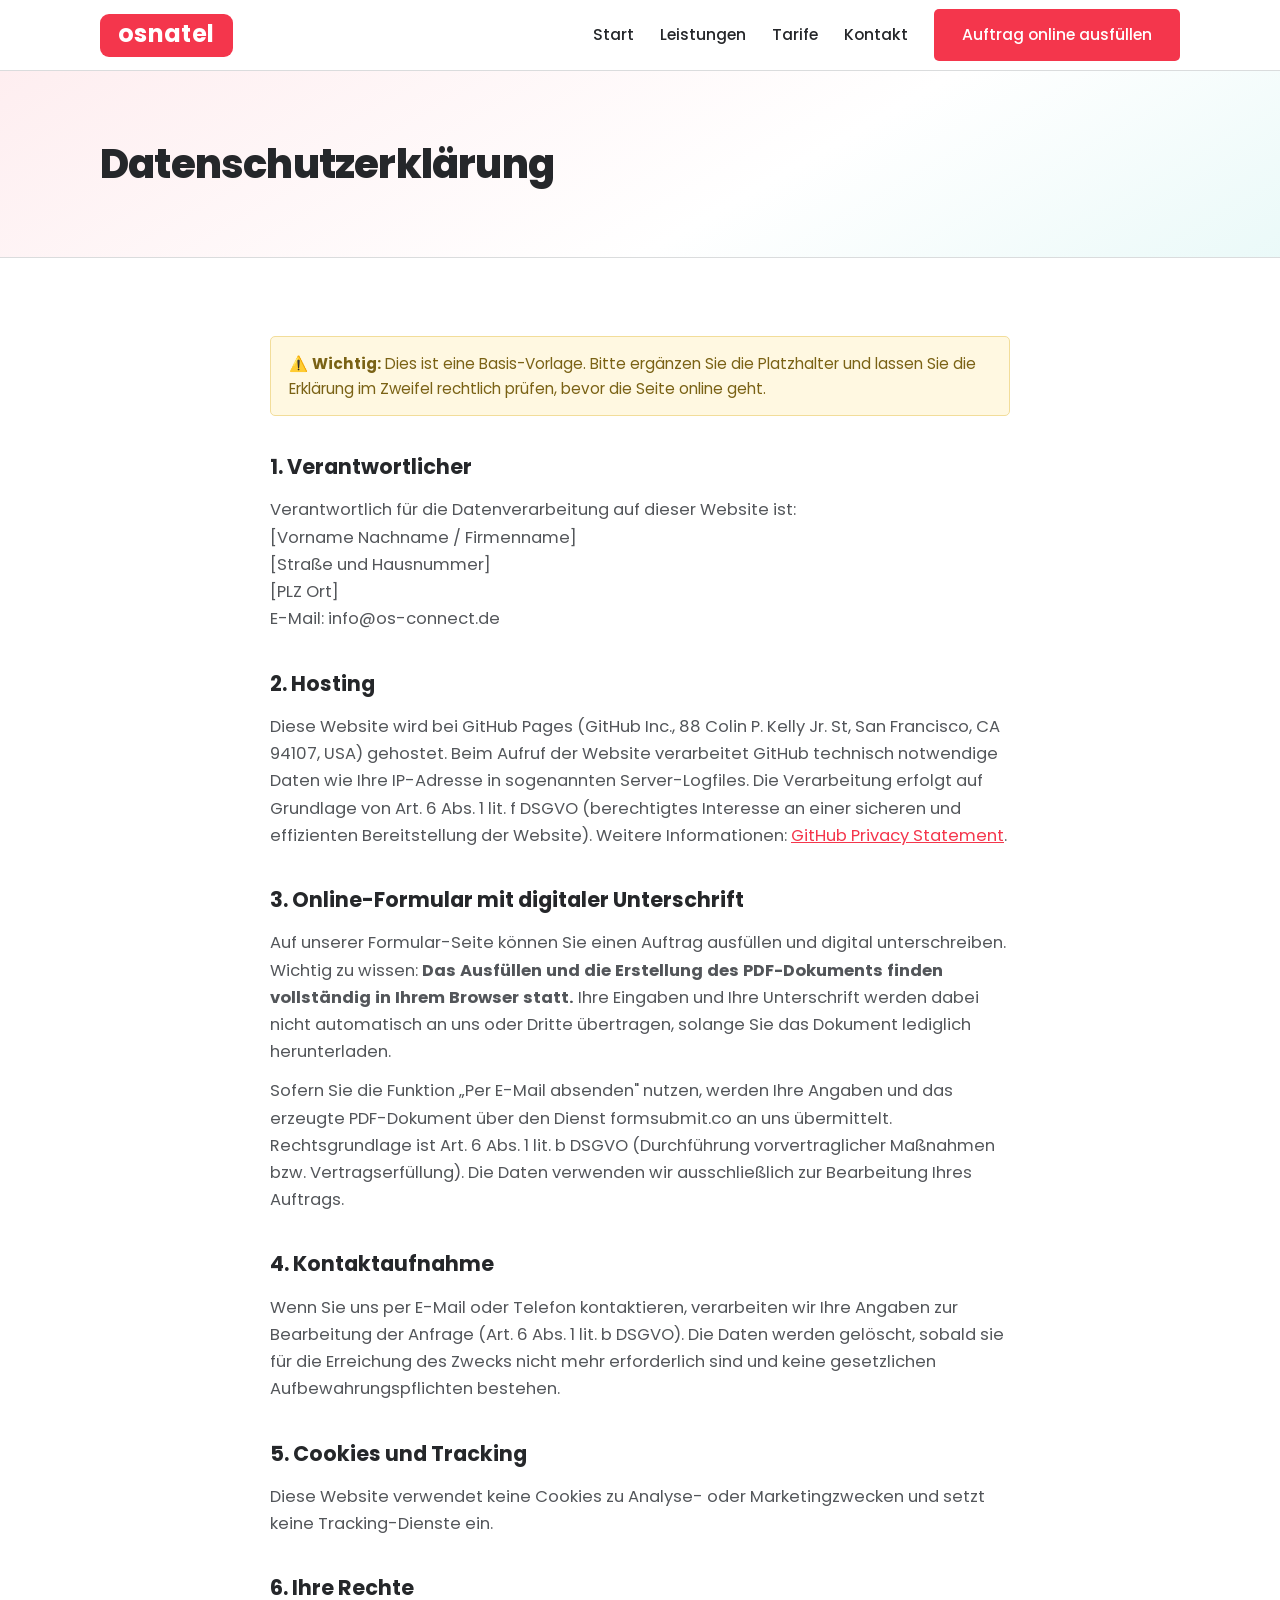
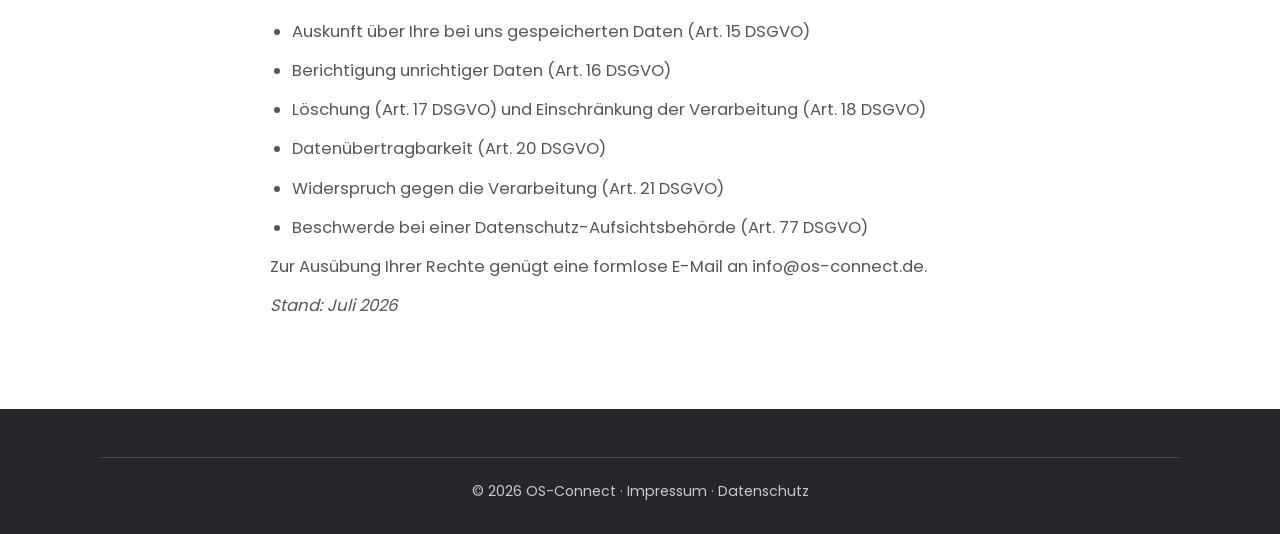
==== datenschutz.html @ c7371b4c "Website os-connect.de: Landingpage, Tarife, Osnatel-Auftragsformular mit digitaler Unterschrift Co-A" ====
<!DOCTYPE html>
<html lang="de">
<head>
  <meta charset="UTF-8">
  <meta name="viewport" content="width=device-width, initial-scale=1.0">
  <title>Datenschutzerklärung – OS-Connect</title>
  <meta name="description" content="Datenschutzerklärung von OS-Connect – os-connect.de">
  <meta name="robots" content="noindex, follow">
  <link rel="canonical" href="https://www.os-connect.de/datenschutz.html">
  <link rel="icon" href="assets/favicon.svg" type="image/svg+xml">
  <link rel="stylesheet" href="css/style.css">
</head>
<body>

<header class="site-header">
  <div class="container nav">
    <a class="brand" href="index.html" aria-label="Startseite – Partner von osnatel">
      <span class="osnatel-badge"><span class="wm">osnatel</span></span>
    </a>
    <button class="nav-toggle" aria-label="Menü öffnen" aria-expanded="false">
      <span></span><span></span><span></span>
    </button>
    <ul class="nav-links">
      <li><a href="index.html">Start</a></li>
      <li><a href="leistungen.html">Leistungen</a></li>
      <li><a href="index.html#tarife">Tarife</a></li>
      <li><a href="index.html#kontakt">Kontakt</a></li>
      <li><a class="btn" href="formular.html">Auftrag online ausfüllen</a></li>
    </ul>
  </div>
</header>

<main>
  <section class="page-hero">
    <div class="container"><h1>Datenschutzerklärung</h1></div>
  </section>

  <section>
    <div class="container legal">
      <div class="placeholder-note">
        ⚠️ <strong>Wichtig:</strong> Dies ist eine Basis-Vorlage. Bitte ergänzen Sie die Platzhalter
        und lassen Sie die Erklärung im Zweifel rechtlich prüfen, bevor die Seite online geht.
      </div>

      <h2>1. Verantwortlicher</h2>
      <p>
        Verantwortlich für die Datenverarbeitung auf dieser Website ist:<br>
        [Vorname Nachname / Firmenname]<br>
        [Straße und Hausnummer]<br>
        [PLZ Ort]<br>
        E-Mail: info@os-connect.de
      </p>

      <h2>2. Hosting</h2>
      <p>
        Diese Website wird bei GitHub Pages (GitHub Inc., 88 Colin P. Kelly Jr. St, San Francisco, CA 94107, USA)
        gehostet. Beim Aufruf der Website verarbeitet GitHub technisch notwendige Daten wie Ihre IP-Adresse
        in sogenannten Server-Logfiles. Die Verarbeitung erfolgt auf Grundlage von Art. 6 Abs. 1 lit. f DSGVO
        (berechtigtes Interesse an einer sicheren und effizienten Bereitstellung der Website).
        Weitere Informationen: <a href="https://docs.github.com/de/site-policy/privacy-policies/github-general-privacy-statement" target="_blank" rel="noopener">GitHub Privacy Statement</a>.
      </p>

      <h2>3. Online-Formular mit digitaler Unterschrift</h2>
      <p>
        Auf unserer Formular-Seite können Sie einen Auftrag ausfüllen und digital unterschreiben.
        Wichtig zu wissen: <strong>Das Ausfüllen und die Erstellung des PDF-Dokuments finden vollständig
        in Ihrem Browser statt.</strong> Ihre Eingaben und Ihre Unterschrift werden dabei nicht automatisch
        an uns oder Dritte übertragen, solange Sie das Dokument lediglich herunterladen.
      </p>
      <p>
        Sofern Sie die Funktion „Per E-Mail absenden" nutzen, werden Ihre Angaben und das erzeugte
        PDF-Dokument über den Dienst formsubmit.co an uns übermittelt. Rechtsgrundlage ist
        Art. 6 Abs. 1 lit. b DSGVO (Durchführung vorvertraglicher Maßnahmen bzw. Vertragserfüllung).
        Die Daten verwenden wir ausschließlich zur Bearbeitung Ihres Auftrags.
      </p>

      <h2>4. Kontaktaufnahme</h2>
      <p>
        Wenn Sie uns per E-Mail oder Telefon kontaktieren, verarbeiten wir Ihre Angaben zur Bearbeitung
        der Anfrage (Art. 6 Abs. 1 lit. b DSGVO). Die Daten werden gelöscht, sobald sie für die
        Erreichung des Zwecks nicht mehr erforderlich sind und keine gesetzlichen Aufbewahrungspflichten bestehen.
      </p>

      <h2>5. Cookies und Tracking</h2>
      <p>
        Diese Website verwendet keine Cookies zu Analyse- oder Marketingzwecken und setzt keine
        Tracking-Dienste ein.
      </p>

      <h2>6. Ihre Rechte</h2>
      <ul>
        <li>Auskunft über Ihre bei uns gespeicherten Daten (Art. 15 DSGVO)</li>
        <li>Berichtigung unrichtiger Daten (Art. 16 DSGVO)</li>
        <li>Löschung (Art. 17 DSGVO) und Einschränkung der Verarbeitung (Art. 18 DSGVO)</li>
        <li>Datenübertragbarkeit (Art. 20 DSGVO)</li>
        <li>Widerspruch gegen die Verarbeitung (Art. 21 DSGVO)</li>
        <li>Beschwerde bei einer Datenschutz-Aufsichtsbehörde (Art. 77 DSGVO)</li>
      </ul>
      <p>Zur Ausübung Ihrer Rechte genügt eine formlose E-Mail an info@os-connect.de.</p>

      <p><em>Stand: Juli 2026</em></p>
    </div>
  </section>
</main>

<footer class="site-footer">
  <div class="container">
    <div class="footer-bottom">
      © 2026 OS-Connect · <a href="impressum.html">Impressum</a> · <a href="datenschutz.html">Datenschutz</a>
    </div>
  </div>
</footer>

<script src="js/main.js"></script>
</body>
</html>
---- css/style.css ----
/* ===== OS-Connect – Styles im osnatel-Look ===== */

/* Selbst gehostete Schrift (DSGVO-konform, ähnlich der Volte) */
@font-face {
  font-family: 'Poppins';
  font-style: normal;
  font-weight: 400;
  font-display: swap;
  src: url('../assets/fonts/poppins-400.woff2') format('woff2');
}
@font-face {
  font-family: 'Poppins';
  font-style: normal;
  font-weight: 500;
  font-display: swap;
  src: url('../assets/fonts/poppins-500.woff2') format('woff2');
}
@font-face {
  font-family: 'Poppins';
  font-style: normal;
  font-weight: 600;
  font-display: swap;
  src: url('../assets/fonts/poppins-600.woff2') format('woff2');
}
@font-face {
  font-family: 'Poppins';
  font-style: normal;
  font-weight: 700;
  font-display: swap;
  src: url('../assets/fonts/poppins-700.woff2') format('woff2');
}
@font-face {
  font-family: 'Poppins';
  font-style: normal;
  font-weight: 800;
  font-display: swap;
  src: url('../assets/fonts/poppins-800.woff2') format('woff2');
}

:root {
  /* osnatel-Farbwelt */
  --red: #f4364c;
  --red-dark: #d42c42;
  --red-deep: #a52732;
  --ink: #25272a;
  --text: #393e41;
  --text-soft: #53565a;
  --pink-soft: #fccfd0;
  --pink-tint: #feeef0;
  --teal-soft: #d6f4f2;
  --gray-soft: #f1f2f3;
  --border: #dadcdd;
  --bg: #ffffff;
  --radius: 8px;
  --radius-btn: 5px;
  --shadow: 0 6px 24px rgba(37, 39, 42, 0.10);
  --maxw: 1120px;
}

* { margin: 0; padding: 0; box-sizing: border-box; }

[hidden] { display: none !important; }

html { scroll-behavior: smooth; }

body {
  font-family: 'Poppins', -apple-system, BlinkMacSystemFont, "Segoe UI", Roboto, Helvetica, Arial, sans-serif;
  color: var(--text);
  background: var(--bg);
  line-height: 1.65;
  font-size: 16.5px;
}

img, svg { max-width: 100%; display: block; }

.container { max-width: var(--maxw); margin: 0 auto; padding: 0 20px; }

/* ===== Header / Navigation ===== */
.site-header {
  position: sticky;
  top: 0;
  z-index: 100;
  background: #fff;
  border-bottom: 1px solid var(--border);
}
.nav {
  display: flex;
  align-items: center;
  justify-content: space-between;
  height: 70px;
}
.brand {
  display: flex;
  align-items: center;
  gap: 10px;
  font-size: 1.35rem;
  font-weight: 800;
  color: var(--ink);
  text-decoration: none;
  letter-spacing: -0.02em;
}
.brand .dot { color: var(--red); }
.brand svg { width: 34px; height: 34px; }

/* osnatel-Logo-Badge (Header) */
.osnatel-badge {
  display: inline-flex;
  align-items: center;
  justify-content: center;
  background: var(--red);
  color: #fff;
  padding: 8px 18px 11px;
  border-radius: 9px;
  line-height: 1;
}
.osnatel-badge .wm {
  font-size: 1.5rem;
  font-weight: 700;
  letter-spacing: 0.015em;
  text-transform: lowercase;
}

/* OS-Connect-Logo (Footer, dezent) */
.osc-logo {
  width: 190px;
  height: auto;
  margin-bottom: 12px;
}

.nav-links {
  display: flex;
  align-items: center;
  gap: 26px;
  list-style: none;
}
.nav-links a {
  color: var(--ink);
  text-decoration: none;
  font-weight: 500;
  font-size: 0.98rem;
}
.nav-links a:hover { color: var(--red); }
.nav-links a.btn { color: #fff; }

.nav-toggle {
  display: none;
  background: none;
  border: none;
  cursor: pointer;
  padding: 8px;
}
.nav-toggle span {
  display: block;
  width: 24px;
  height: 2.5px;
  background: var(--ink);
  margin: 5px 0;
  border-radius: 2px;
}

/* ===== Buttons ===== */
.btn {
  display: inline-block;
  background: var(--red);
  color: #fff;
  padding: 13px 28px;
  border-radius: var(--radius-btn);
  text-decoration: none;
  font-weight: 600;
  font-size: 1rem;
  font-family: inherit;
  border: none;
  cursor: pointer;
  transition: background 0.2s, transform 0.15s;
}
.btn:hover { background: var(--red-dark); transform: translateY(-1px); }
.btn.btn-outline {
  background: transparent;
  color: var(--ink);
  border: 2px solid var(--ink);
}
.btn.btn-outline:hover { background: var(--ink); color: #fff; }
.btn.btn-accent { background: var(--red); }
.btn.btn-accent:hover { background: var(--red-dark); }
.btn:disabled { opacity: 0.5; cursor: not-allowed; transform: none; }

/* ===== Hero ===== */
.hero {
  background: linear-gradient(160deg, var(--pink-tint) 0%, #ffffff 45%, var(--teal-soft) 130%);
  color: var(--ink);
  padding: 90px 0 100px;
  position: relative;
  overflow: hidden;
}
.hero::after {
  content: "";
  position: absolute;
  right: -160px;
  top: -160px;
  width: 520px;
  height: 520px;
  border-radius: 50%;
  background: radial-gradient(circle, rgba(244, 54, 76, 0.14), transparent 68%);
}
.hero::before {
  content: "";
  position: absolute;
  left: -120px;
  bottom: -220px;
  width: 420px;
  height: 420px;
  border-radius: 50%;
  background: radial-gradient(circle, rgba(214, 244, 242, 0.9), transparent 70%);
}
.hero .container { position: relative; z-index: 1; }
.hero-grid {
  display: grid;
  grid-template-columns: minmax(0, 1.15fr) minmax(0, 0.85fr);
  gap: 40px;
  align-items: center;
}
.hero-visual svg { width: 100%; height: auto; max-width: 440px; margin: 0 auto; }
@media (max-width: 820px) {
  .hero-grid { grid-template-columns: 1fr; }
  .hero-visual { order: -1; }
  .hero-visual svg { max-width: 300px; }
}
.hero h1 {
  font-size: clamp(2rem, 5vw, 3.1rem);
  line-height: 1.15;
  letter-spacing: -0.02em;
  max-width: 720px;
  margin-bottom: 20px;
  color: var(--ink);
  font-weight: 800;
}
.hero h1 .mark { color: var(--red); }
.hero p.lead {
  font-size: 1.18rem;
  max-width: 620px;
  color: var(--text-soft);
  margin-bottom: 34px;
}
.hero .cta-row { display: flex; gap: 14px; flex-wrap: wrap; }
.hero .btn-outline { color: var(--ink); border-color: var(--ink); }
.hero .btn-outline:hover { background: var(--ink); color: #fff; }

/* ===== Sections ===== */
section { padding: 78px 0; }
section.soft { background: var(--gray-soft); }

.section-head { max-width: 640px; margin-bottom: 48px; }
.section-head .kicker {
  color: var(--red);
  font-weight: 700;
  text-transform: uppercase;
  font-size: 0.85rem;
  letter-spacing: 0.08em;
}
.section-head h2 {
  font-size: clamp(1.6rem, 3.5vw, 2.2rem);
  color: var(--ink);
  letter-spacing: -0.02em;
  margin: 8px 0 14px;
  font-weight: 700;
}
.section-head p { color: var(--text-soft); }

/* ===== Cards ===== */
.grid {
  display: grid;
  gap: 24px;
  grid-template-columns: repeat(auto-fit, minmax(250px, 1fr));
}
.card {
  background: #fff;
  border: 1px solid var(--border);
  border-radius: var(--radius);
  padding: 30px 26px;
  transition: transform 0.2s, box-shadow 0.2s;
}
.card:hover { transform: translateY(-4px); box-shadow: var(--shadow); }
.card .icon {
  width: 52px;
  height: 52px;
  border-radius: var(--radius);
  background: var(--teal-soft);
  display: flex;
  align-items: center;
  justify-content: center;
  margin-bottom: 18px;
  font-size: 1.5rem;
}
.card:nth-child(even) .icon { background: var(--pink-soft); }
.card h3 { color: var(--ink); font-size: 1.12rem; margin-bottom: 8px; font-weight: 600; }
.card p { color: var(--text-soft); font-size: 0.96rem; }

/* ===== Tarife ===== */
.tarif-grid {
  display: grid;
  gap: 24px;
  grid-template-columns: repeat(auto-fit, minmax(240px, 1fr));
  align-items: stretch;
}
.tarif-card {
  background: #fff;
  border: 1.5px solid var(--border);
  border-radius: var(--radius);
  padding: 30px 26px;
  display: flex;
  flex-direction: column;
  position: relative;
  transition: transform 0.2s, box-shadow 0.2s;
}
.tarif-card:hover { transform: translateY(-4px); box-shadow: var(--shadow); }
.tarif-card.featured { border-color: var(--red); border-width: 2px; }
.tarif-badge {
  position: absolute;
  top: -13px;
  left: 50%;
  transform: translateX(-50%);
  background: var(--red);
  color: #fff;
  font-size: 0.78rem;
  font-weight: 700;
  padding: 3px 16px;
  border-radius: 999px;
  text-transform: uppercase;
  letter-spacing: 0.05em;
}
.tarif-group {
  color: var(--ink);
  font-size: 1.25rem;
  font-weight: 700;
  margin: 34px 0 18px;
}
.tarif-group:first-of-type { margin-top: 0; }
.tarif-name { font-weight: 700; color: var(--ink); font-size: 1.15rem; }
.tarif-speed { color: var(--text-soft); font-size: 0.88rem; margin-bottom: 14px; min-height: 2.6em; }
.tarif-price {
  color: var(--red);
  font-size: 2.1rem;
  font-weight: 800;
  letter-spacing: -0.02em;
}
.tarif-price-note {
  font-size: 0.82rem;
  color: var(--text-soft);
  margin-bottom: 16px;
  min-height: 2.4em;
}
.tarif-period { font-size: 0.95rem; font-weight: 500; color: var(--text-soft); margin-left: 2px; }
.tarif-features {
  list-style: none;
  margin-bottom: 22px;
  flex: 1;
}
.tarif-features li {
  padding: 7px 0 7px 26px;
  font-size: 0.93rem;
  color: var(--text);
  position: relative;
  border-bottom: 1px solid var(--gray-soft);
}
.tarif-features li:last-child { border-bottom: none; }
.tarif-features li::before {
  content: "✓";
  position: absolute;
  left: 0;
  color: var(--red);
  font-weight: 700;
}
.tarif-btn { text-align: center; width: 100%; }
.tarif-note {
  margin-top: 26px;
  font-size: 0.9rem;
  color: var(--text-soft);
  text-align: center;
}

/* ===== Steps ===== */
.steps { counter-reset: step; display: grid; gap: 24px; grid-template-columns: repeat(auto-fit, minmax(230px, 1fr)); }
.step {
  background: #fff;
  border: 1px solid var(--border);
  border-radius: var(--radius);
  padding: 28px 24px;
  position: relative;
}
.step::before {
  counter-increment: step;
  content: counter(step);
  display: inline-flex;
  align-items: center;
  justify-content: center;
  width: 38px;
  height: 38px;
  border-radius: 50%;
  background: var(--red);
  color: #fff;
  font-weight: 700;
  margin-bottom: 14px;
}
.step h3 { color: var(--ink); font-size: 1.05rem; margin-bottom: 6px; font-weight: 600; }
.step p { color: var(--text-soft); font-size: 0.95rem; }

/* ===== CTA-Band ===== */
.cta-band {
  background: linear-gradient(120deg, var(--red), var(--red-dark));
  color: #fff;
  border-radius: var(--radius);
  padding: 54px 40px;
  text-align: center;
}
.cta-band h2 { font-size: clamp(1.5rem, 3vw, 2.1rem); margin-bottom: 12px; font-weight: 700; }
.cta-band p { color: rgba(255,255,255,0.9); margin-bottom: 26px; }
.cta-band .btn { background: #fff; color: var(--red); }
.cta-band .btn:hover { background: var(--gray-soft); }

/* ===== Kontakt ===== */
.contact-grid { display: grid; gap: 32px; grid-template-columns: repeat(auto-fit, minmax(260px, 1fr)); }
.contact-item { display: flex; gap: 14px; align-items: flex-start; }
.contact-item .icon { font-size: 1.4rem; }
.contact-item strong { color: var(--ink); }
.contact-item a { color: var(--red); text-decoration: none; font-weight: 600; }

/* ===== Footer ===== */
.site-footer {
  background: var(--ink);
  color: rgba(255,255,255,0.75);
  padding: 48px 0 30px;
  font-size: 0.95rem;
}
.footer-grid { display: grid; gap: 32px; grid-template-columns: repeat(auto-fit, minmax(220px, 1fr)); margin-bottom: 34px; }
.site-footer h4 { color: #fff; margin-bottom: 12px; font-size: 1rem; }
.site-footer ul { list-style: none; }
.site-footer li { margin-bottom: 8px; }
.site-footer a { color: rgba(255,255,255,0.75); text-decoration: none; }
.site-footer a:hover { color: #fff; }
.footer-bottom { border-top: 1px solid rgba(255,255,255,0.15); padding-top: 22px; text-align: center; font-size: 0.88rem; }

/* ===== Unterseiten (Hero klein) ===== */
.page-hero {
  background: linear-gradient(150deg, var(--pink-tint), #ffffff 60%, var(--teal-soft) 140%);
  color: var(--ink);
  padding: 60px 0;
  border-bottom: 1px solid var(--border);
}
.page-hero h1 { font-size: clamp(1.8rem, 4vw, 2.5rem); letter-spacing: -0.02em; font-weight: 800; }
.page-hero p { color: var(--text-soft); max-width: 640px; margin-top: 10px; }

/* ===== Formular-Seite ===== */
.form-layout {
  display: grid;
  gap: 36px;
  grid-template-columns: minmax(0, 1fr) minmax(0, 1fr);
  align-items: start;
}
@media (max-width: 900px) { .form-layout { grid-template-columns: 1fr; } }

.form-panel {
  background: #fff;
  border: 1px solid var(--border);
  border-radius: var(--radius);
  padding: 32px 28px;
  box-shadow: var(--shadow);
}
.form-panel h2 { color: var(--ink); font-size: 1.3rem; margin-bottom: 20px; font-weight: 700; }

.form-section { margin-bottom: 30px; }

/* Aufklappbare Mehrfachauswahl (Zusatzoptionen) */
.multi-dd {
  border: 1.5px solid var(--border);
  border-radius: var(--radius-btn);
  background: #fff;
}
.multi-dd summary {
  list-style: none;
  cursor: pointer;
  padding: 12px 40px 12px 14px;
  font-size: 0.98rem;
  color: var(--text);
  position: relative;
  user-select: none;
}
.multi-dd summary::-webkit-details-marker { display: none; }
.multi-dd summary::after {
  content: "";
  position: absolute;
  right: 16px;
  top: 50%;
  width: 9px;
  height: 9px;
  border-right: 2.5px solid var(--text-soft);
  border-bottom: 2.5px solid var(--text-soft);
  transform: translateY(-70%) rotate(45deg);
  transition: transform 0.15s;
}
.multi-dd[open] summary::after { transform: translateY(-30%) rotate(225deg); }
.multi-dd[open] summary { border-bottom: 1px solid var(--border); }
.multi-dd-panel {
  padding: 14px;
  max-height: 300px;
  overflow-y: auto;
}
.multi-dd-panel .field { margin-bottom: 10px; }
.multi-dd-panel .field:last-child { margin-bottom: 0; }

/* Bestandskunde/Neukunde-Umschalter */
.kunde-chips { display: flex; gap: 10px; flex-wrap: wrap; margin-bottom: 12px; }
.kunde-chip {
  border: 2px solid var(--border);
  border-radius: var(--radius-btn);
  padding: 11px 18px;
  cursor: pointer;
  font-weight: 600;
  font-size: 0.95rem;
  color: var(--text);
  background: #fff;
  transition: border-color 0.15s, background 0.15s;
}
.kunde-chip input { position: absolute; opacity: 0; pointer-events: none; }
.kunde-chip.active {
  border-color: var(--red);
  color: var(--red);
  background: var(--pink-tint);
}
.form-section-title {
  color: var(--ink);
  font-size: 1.05rem;
  font-weight: 700;
  padding-bottom: 8px;
  border-bottom: 2px solid var(--pink-soft);
  margin-bottom: 16px;
}
.form-section-note {
  font-size: 0.85rem;
  color: var(--text-soft);
  background: var(--teal-soft);
  border-radius: var(--radius-btn);
  padding: 10px 12px;
  margin-bottom: 14px;
}
.field-check {
  display: flex;
  align-items: flex-start;
  gap: 10px;
}
.field-check input[type="checkbox"] {
  width: 18px;
  height: 18px;
  margin-top: 3px;
  accent-color: var(--red);
  flex-shrink: 0;
}
.field-check label {
  font-weight: 500 !important;
  margin-bottom: 0 !important;
  cursor: pointer;
}

.field { margin-bottom: 18px; }
.field label {
  display: block;
  font-weight: 600;
  font-size: 0.92rem;
  margin-bottom: 6px;
  color: var(--ink);
}
.field input, .field textarea, .field select {
  width: 100%;
  padding: 12px 14px;
  border: 1.5px solid var(--border);
  border-radius: var(--radius-btn);
  font-size: 1rem;
  font-family: inherit;
  color: var(--text);
  background: #fff;
  transition: border-color 0.15s;
}
.field input:focus, .field textarea:focus, .field select:focus {
  outline: none;
  border-color: var(--red);
  box-shadow: 0 0 0 3px rgba(244, 54, 76, 0.14);
}
.field textarea { min-height: 110px; resize: vertical; }

.sig-wrap { margin: 8px 0 14px; }
.sig-canvas {
  width: 100%;
  height: 180px;
  border: 2px dashed var(--border);
  border-radius: var(--radius-btn);
  background: #fcfdfe;
  touch-action: none;
  cursor: crosshair;
}
.sig-actions { display: flex; gap: 10px; margin-top: 10px; flex-wrap: wrap; }
.btn-small {
  padding: 8px 18px;
  font-size: 0.9rem;
  border-radius: var(--radius-btn);
  border: 1.5px solid var(--border);
  background: #fff;
  color: var(--text);
  cursor: pointer;
  font-weight: 600;
  font-family: inherit;
}
.btn-small:hover { border-color: var(--red); color: var(--red); }

.form-actions { display: flex; gap: 12px; flex-wrap: wrap; margin-top: 24px; }

.pdf-preview {
  position: sticky;
  top: 90px;
}
.pdf-preview iframe {
  width: 100%;
  height: 640px;
  border: 1px solid var(--border);
  border-radius: var(--radius);
  background: var(--gray-soft);
}
.pdf-preview .hint {
  font-size: 0.9rem;
  color: var(--text-soft);
  margin-top: 10px;
}

.status-msg {
  margin-top: 16px;
  padding: 12px 16px;
  border-radius: var(--radius-btn);
  font-size: 0.95rem;
  display: none;
}
.status-msg.ok { display: block; background: var(--teal-soft); color: #0d5b54; border: 1px solid #a8e3df; }
.status-msg.err { display: block; background: var(--pink-tint); color: var(--red-deep); border: 1px solid var(--pink-soft); }

/* ===== Rechtstexte ===== */
.legal { max-width: 780px; }
.legal h2 { color: var(--ink); margin: 34px 0 12px; font-size: 1.3rem; font-weight: 700; }
.legal p, .legal li { color: var(--text-soft); margin-bottom: 12px; }
.legal ul { padding-left: 22px; }
.legal a { color: var(--red); }
.placeholder-note {
  background: #fff8e1;
  border: 1px solid #f2dd9a;
  color: #7a6215;
  padding: 14px 18px;
  border-radius: var(--radius-btn);
  font-size: 0.95rem;
  margin-bottom: 26px;
}

/* ===== Responsive Navigation ===== */
@media (max-width: 820px) {
  .nav-toggle { display: block; }
  .nav-links {
    position: absolute;
    top: 70px;
    left: 0;
    right: 0;
    background: #fff;
    flex-direction: column;
    align-items: flex-start;
    gap: 0;
    padding: 10px 20px 20px;
    border-bottom: 1px solid var(--border);
    display: none;
  }
  .nav-links.open { display: flex; }
  .nav-links li { width: 100%; }
  .nav-links a { display: block; padding: 12px 0; font-size: 1.05rem; }
  .nav-links a.btn { text-align: center; margin-top: 8px; }
  section { padding: 56px 0; }
  .hero { padding: 64px 0 72px; }
}
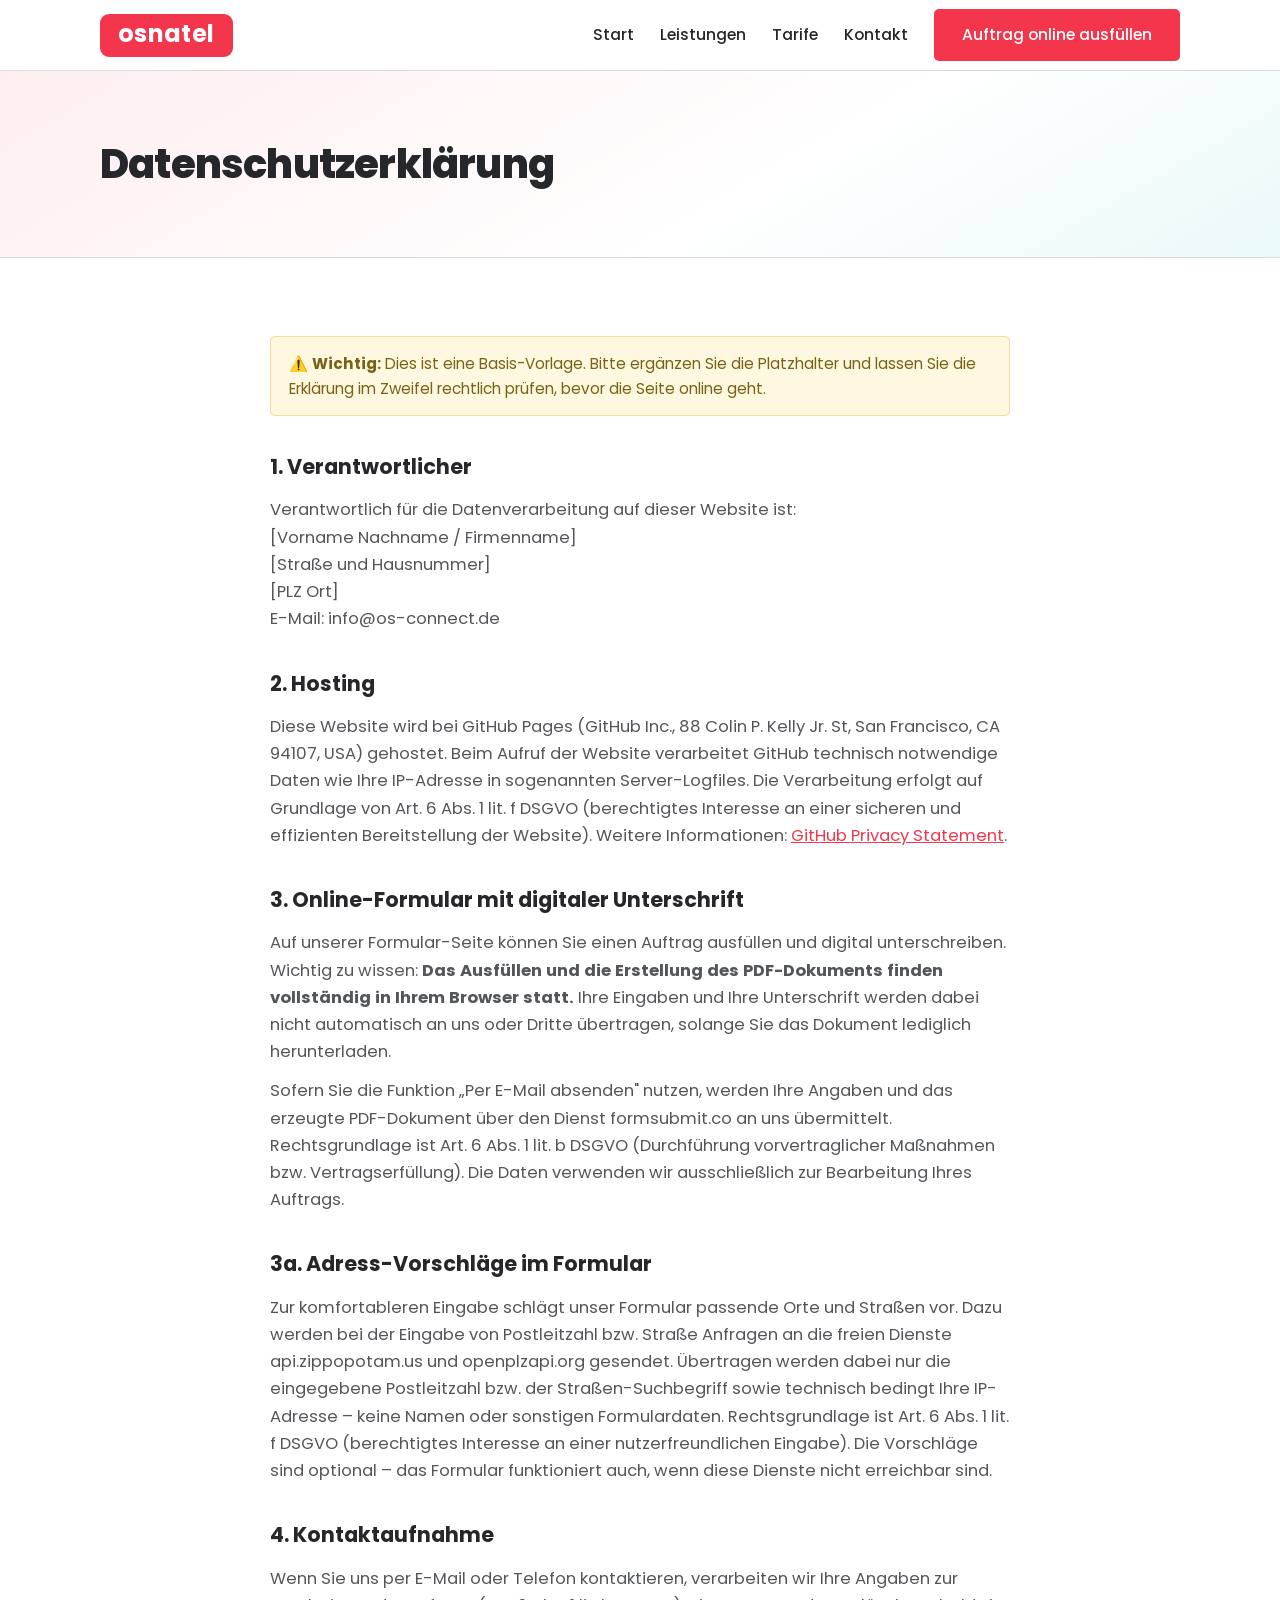
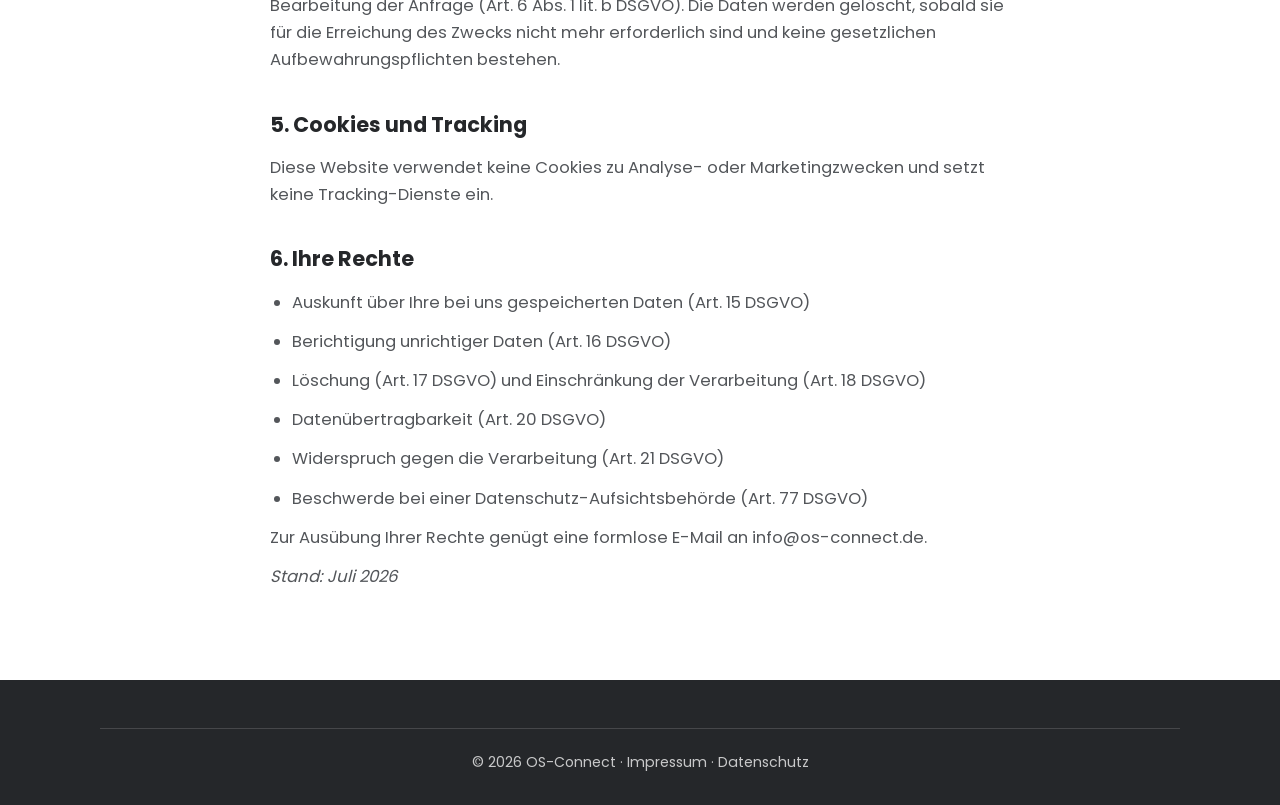
==== commit 7049197d: "Bestandskunden: Tarif- und Router-Dropdown, Adress-Vorschläge (PLZ->Ort, Straßen) Co-Authored-By: Cl" ====
--- a/datenschutz.html
+++ b/datenschutz.html
@@ -74,6 +74,18 @@
         Die Daten verwenden wir ausschließlich zur Bearbeitung Ihres Auftrags.
       </p>
 
+      <h2>3a. Adress-Vorschläge im Formular</h2>
+      <p>
+        Zur komfortableren Eingabe schlägt unser Formular passende Orte und Straßen vor.
+        Dazu werden bei der Eingabe von Postleitzahl bzw. Straße Anfragen an die freien
+        Dienste api.zippopotam.us und openplzapi.org gesendet. Übertragen werden dabei
+        nur die eingegebene Postleitzahl bzw. der Straßen-Suchbegriff sowie technisch
+        bedingt Ihre IP-Adresse – keine Namen oder sonstigen Formulardaten.
+        Rechtsgrundlage ist Art. 6 Abs. 1 lit. f DSGVO (berechtigtes Interesse an einer
+        nutzerfreundlichen Eingabe). Die Vorschläge sind optional – das Formular
+        funktioniert auch, wenn diese Dienste nicht erreichbar sind.
+      </p>
+
       <h2>4. Kontaktaufnahme</h2>
       <p>
         Wenn Sie uns per E-Mail oder Telefon kontaktieren, verarbeiten wir Ihre Angaben zur Bearbeitung
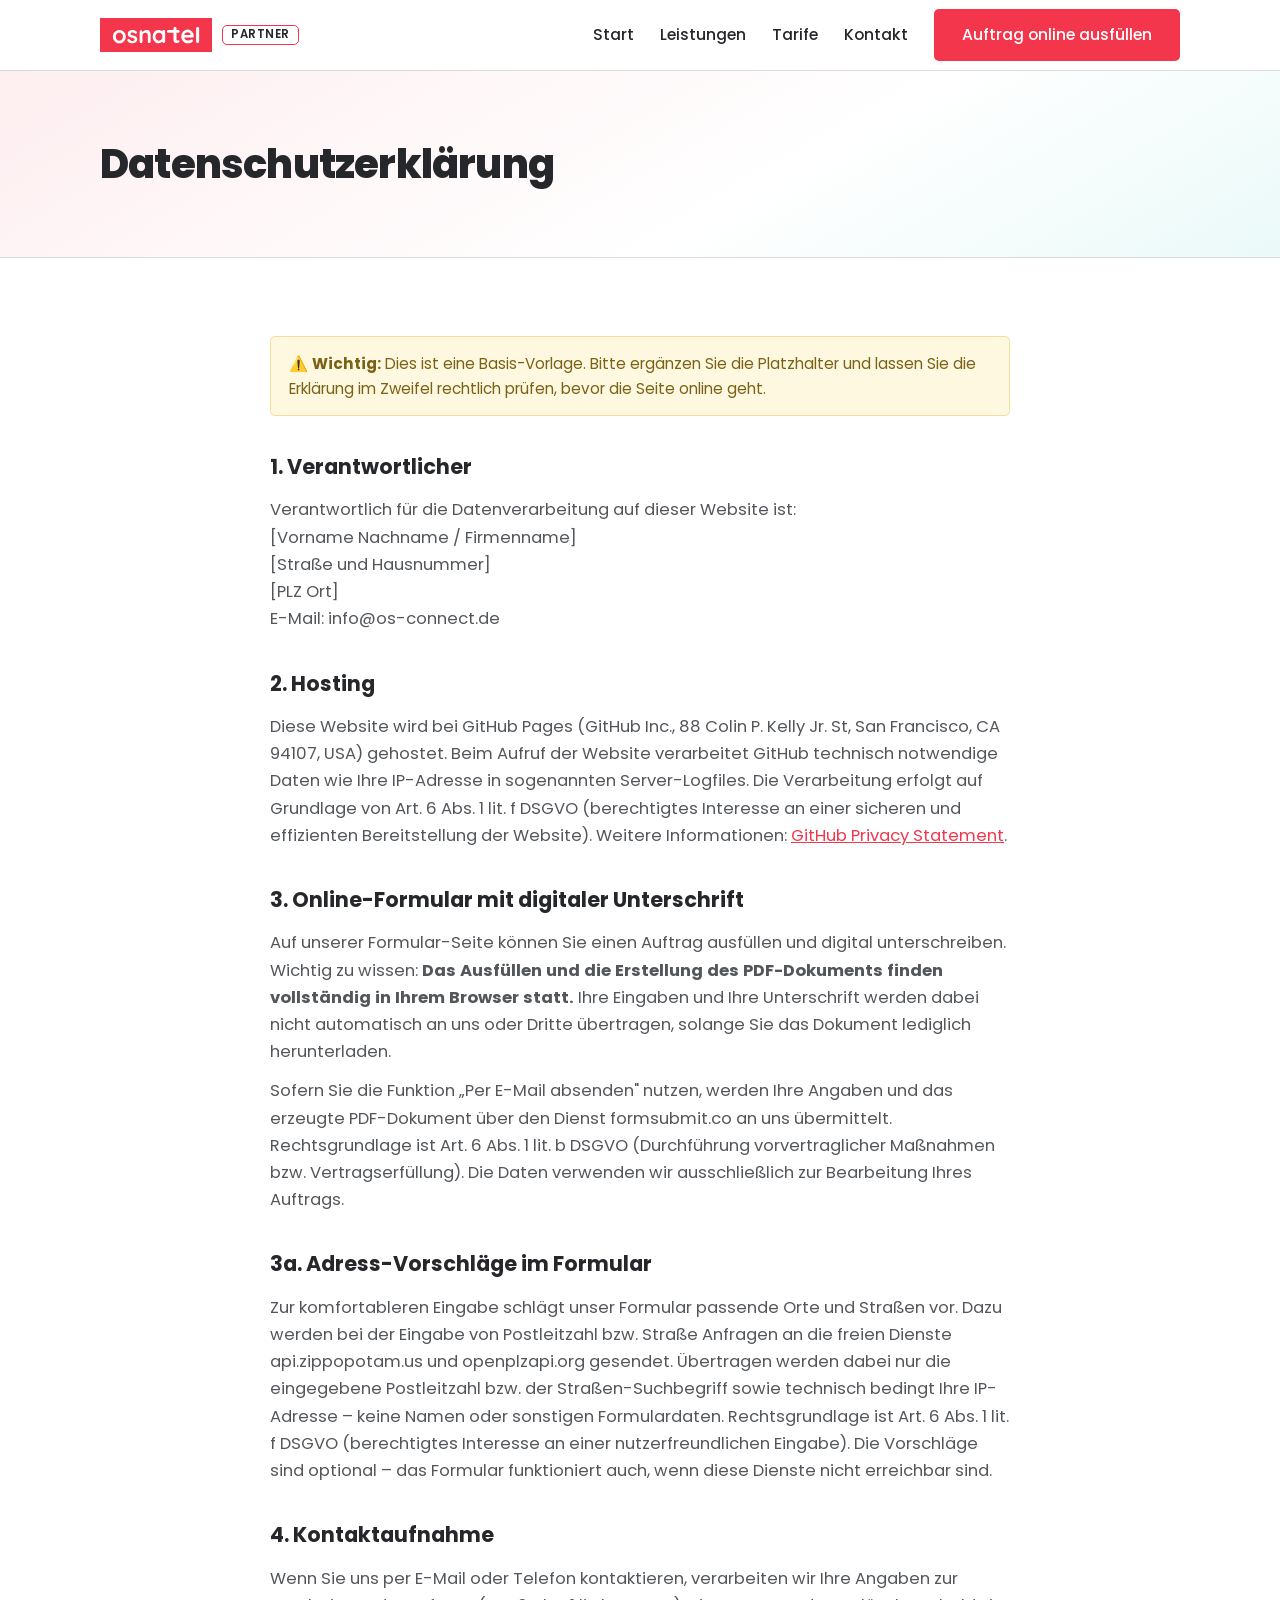
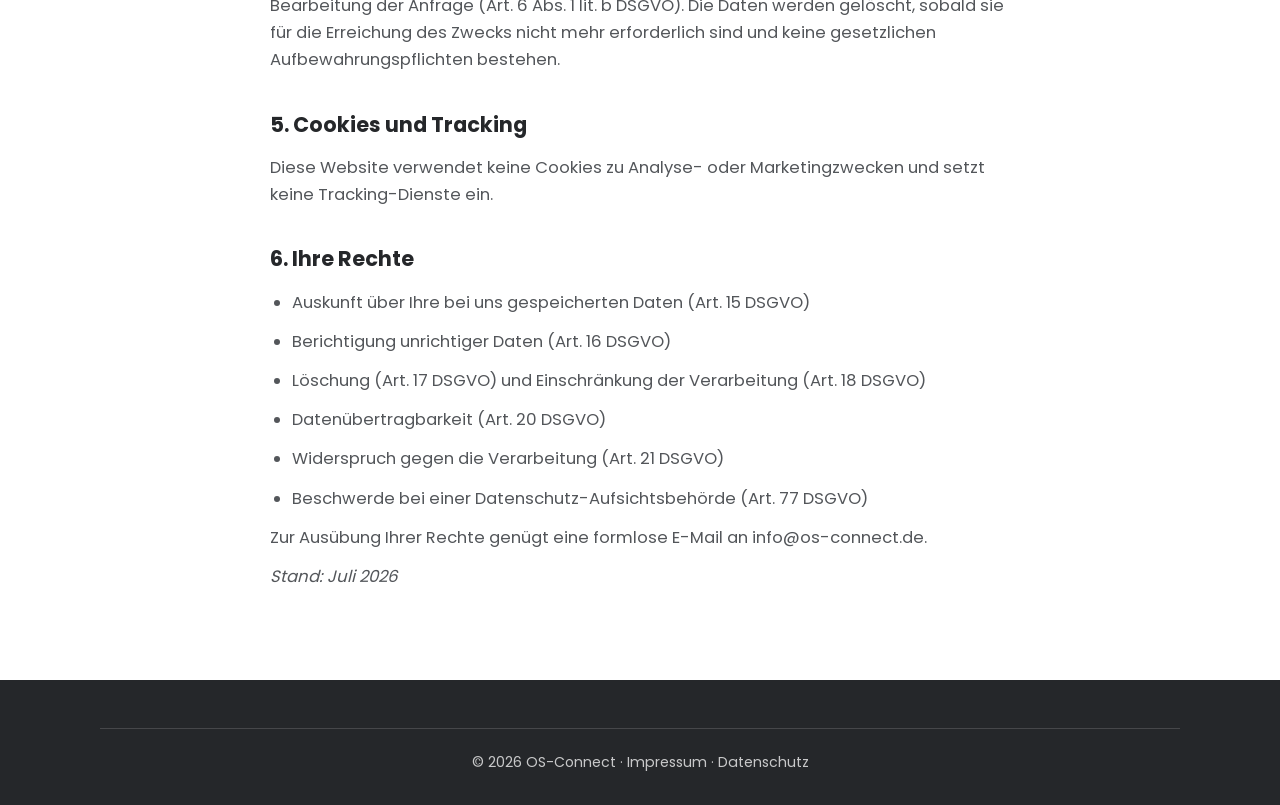
==== commit 6fc31bd7: "Echtes osnatel-Logo im Header + EECC-Pflichtunterlagen im Auftrag - Offizielles osnatel-Logo (SVG vo" ====
--- a/datenschutz.html
+++ b/datenschutz.html
@@ -15,7 +15,8 @@
 <header class="site-header">
   <div class="container nav">
     <a class="brand" href="index.html" aria-label="Startseite – Partner von osnatel">
-      <span class="osnatel-badge"><span class="wm">osnatel</span></span>
+      <img class="osnatel-logo" src="assets/osnatel-logo.svg" alt="osnatel" width="112" height="34">
+      <span class="partner-tag">Partner</span>
     </a>
     <button class="nav-toggle" aria-label="Menü öffnen" aria-expanded="false">
       <span></span><span></span><span></span>
--- a/css/style.css
+++ b/css/style.css
@@ -102,22 +102,28 @@
 .brand .dot { color: var(--red); }
 .brand svg { width: 34px; height: 34px; }
 
-/* osnatel-Logo-Badge (Header) */
-.osnatel-badge {
+/* Offizielles osnatel-Logo (Header) */
+.brand {
   display: inline-flex;
   align-items: center;
-  justify-content: center;
-  background: var(--red);
-  color: #fff;
-  padding: 8px 18px 11px;
-  border-radius: 9px;
+  gap: 10px;
+  text-decoration: none;
+}
+.osnatel-logo {
+  height: 34px;
+  width: auto;
+  display: block;
+}
+.partner-tag {
+  font-size: 0.72rem;
+  font-weight: 600;
+  letter-spacing: 0.04em;
+  text-transform: uppercase;
+  color: var(--ink);
+  border: 1.5px solid var(--red);
+  border-radius: 5px;
+  padding: 3px 8px;
   line-height: 1;
-}
-.osnatel-badge .wm {
-  font-size: 1.5rem;
-  font-weight: 700;
-  letter-spacing: 0.015em;
-  text-transform: lowercase;
 }
 
 /* OS-Connect-Logo (Footer, dezent) */
@@ -558,6 +564,15 @@
   font-weight: 500 !important;
   margin-bottom: 0 !important;
   cursor: pointer;
+}
+
+/* Zweispaltige Zeilen (PLZ + Ort, Straße + Hausnummer, Vor-/Nachname, Tarif + Router) */
+.field-row { display: grid; gap: 12px; }
+.field-row-plz { grid-template-columns: minmax(90px, 130px) 1fr; }
+.field-row-str { grid-template-columns: 1fr minmax(80px, 120px); }
+.field-row-name, .field-row-tarif, .field-row-kauf { grid-template-columns: 1fr 1fr; }
+@media (max-width: 560px) {
+  .field-row-name, .field-row-tarif, .field-row-kauf { grid-template-columns: 1fr; }
 }
 
 .field { margin-bottom: 18px; }
@@ -678,3 +693,67 @@
   section { padding: 56px 0; }
   .hero { padding: 64px 0 72px; }
 }
+
+/* ===== EECC / Pflichtunterlagen ===== */
+.eecc-intro {
+  background: #fff5f6;
+  border: 1px solid #f6c9cf;
+  border-radius: 8px;
+  padding: 14px 16px;
+  margin: 6px 0 18px;
+  font-size: 0.92rem;
+  color: #5a3a3e;
+}
+.eecc-docs { display: flex; flex-direction: column; gap: 10px; }
+.eecc-doc {
+  display: flex;
+  align-items: flex-start;
+  gap: 12px;
+  padding: 12px 14px;
+  border: 1px solid #e3e5e8;
+  border-radius: 8px;
+  background: #fff;
+  transition: border-color 0.15s, background 0.15s;
+}
+.eecc-doc.checked { border-color: var(--red); background: #fff8f9; }
+.eecc-doc input[type="checkbox"] {
+  margin-top: 3px;
+  width: 20px;
+  height: 20px;
+  flex: 0 0 auto;
+  accent-color: var(--red);
+  cursor: pointer;
+}
+.eecc-doc .doc-body { flex: 1; min-width: 0; }
+.eecc-doc .doc-title {
+  font-weight: 600;
+  color: var(--ink);
+  display: block;
+}
+.eecc-doc .doc-note {
+  font-size: 0.82rem;
+  color: #6b7075;
+  margin-top: 2px;
+}
+.eecc-doc .doc-link {
+  display: inline-block;
+  margin-top: 5px;
+  font-size: 0.88rem;
+  font-weight: 600;
+  color: var(--red);
+  text-decoration: none;
+}
+.eecc-doc .doc-link:hover { text-decoration: underline; }
+.eecc-doc .doc-link.missing { color: #9aa0a6; cursor: not-allowed; }
+.eecc-note {
+  margin: 16px 0 4px;
+  padding: 13px 15px;
+  background: #f4f6f8;
+  border-left: 3px solid var(--red);
+  border-radius: 4px;
+  font-size: 0.86rem;
+  color: #4a4f54;
+  line-height: 1.5;
+}
+.btn:disabled,
+.btn[disabled] { opacity: 0.45; cursor: not-allowed; }
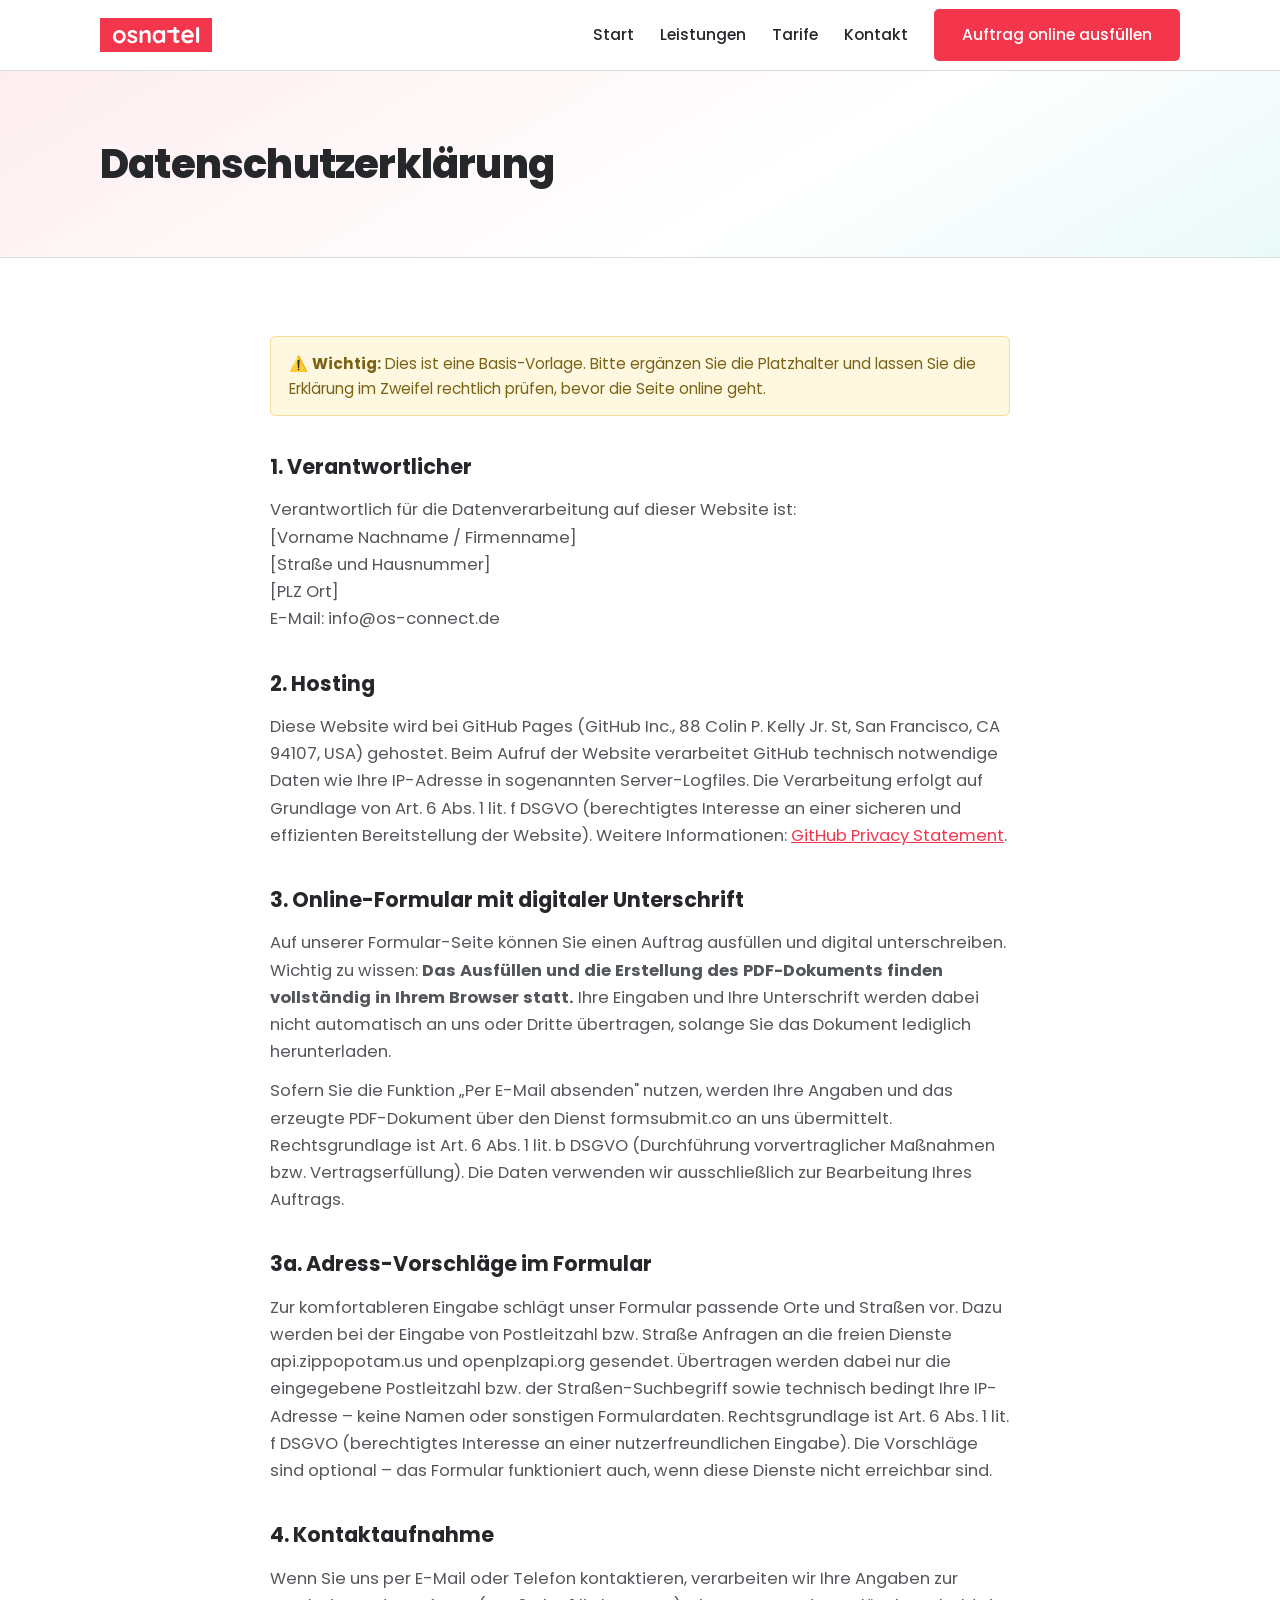
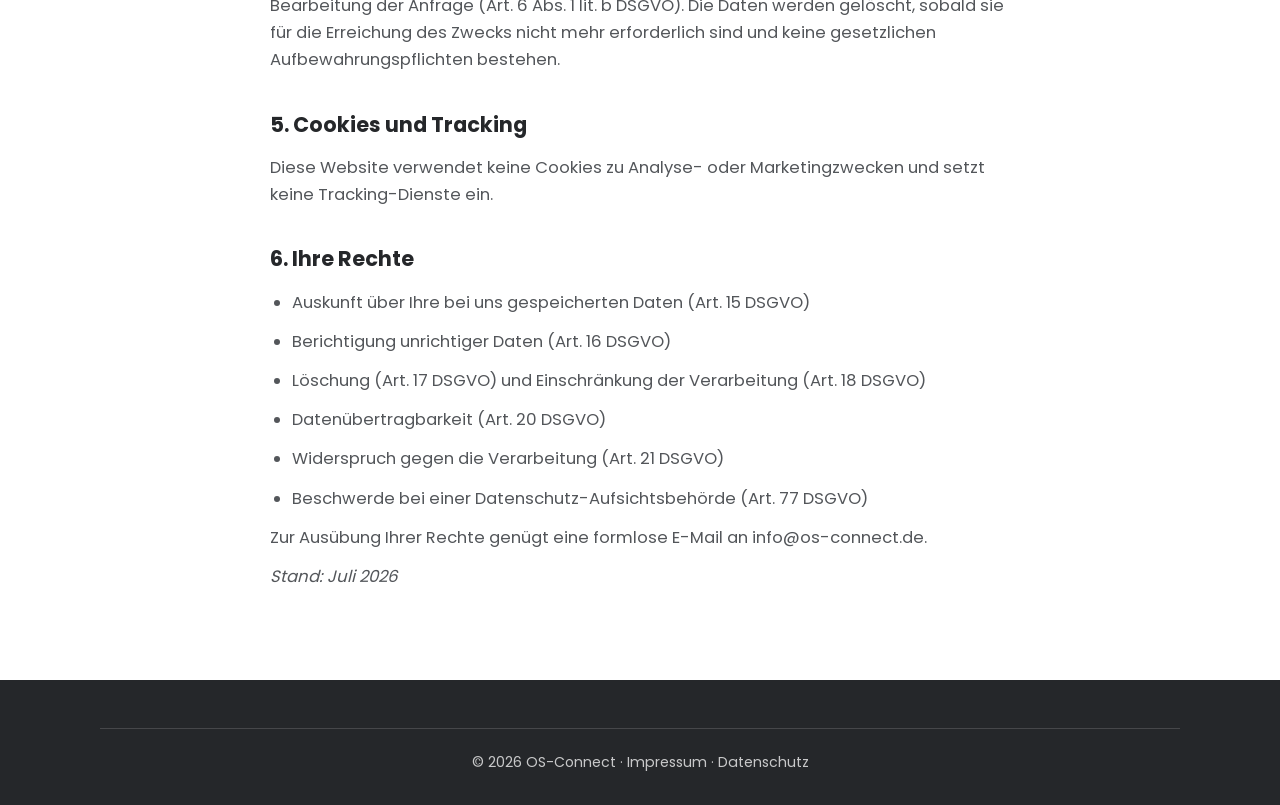
==== commit f21b54c0: "Header: "Partner"-Tag entfernt, nur noch osnatel-Logo Co-Authored-By: Claude Opus 4.8 <noreply@anthr" ====
--- a/datenschutz.html
+++ b/datenschutz.html
@@ -16,7 +16,6 @@
   <div class="container nav">
     <a class="brand" href="index.html" aria-label="Startseite – Partner von osnatel">
       <img class="osnatel-logo" src="assets/osnatel-logo.svg" alt="osnatel" width="112" height="34">
-      <span class="partner-tag">Partner</span>
     </a>
     <button class="nav-toggle" aria-label="Menü öffnen" aria-expanded="false">
       <span></span><span></span><span></span>
--- a/css/style.css
+++ b/css/style.css
@@ -444,6 +444,38 @@
 .site-footer a { color: rgba(255,255,255,0.75); text-decoration: none; }
 .site-footer a:hover { color: #fff; }
 .footer-bottom { border-top: 1px solid rgba(255,255,255,0.15); padding-top: 22px; text-align: center; font-size: 0.88rem; }
+.footer-contact { font-style: normal; line-height: 1.7; }
+.footer-hours { font-size: 0.9rem; }
+.footer-hours li {
+  display: flex;
+  justify-content: space-between;
+  gap: 14px;
+  margin-bottom: 5px;
+}
+.footer-hours li span:first-child { color: rgba(255,255,255,0.6); }
+.footer-hours li span:last-child { text-align: right; }
+
+/* Öffnungszeiten-Karte (Kontaktbereich Startseite) */
+.hours-card {
+  max-width: 420px;
+  margin: 32px auto 0;
+  background: #fff;
+  border: 1px solid var(--border);
+  border-radius: var(--radius);
+  padding: 22px 24px;
+}
+.hours-card h3 { font-size: 1.05rem; margin-bottom: 14px; }
+.hours-list { list-style: none; }
+.hours-list li {
+  display: flex;
+  justify-content: space-between;
+  gap: 16px;
+  padding: 7px 0;
+  border-bottom: 1px solid var(--border);
+}
+.hours-list li:last-child { border-bottom: none; }
+.hours-list .day { font-weight: 600; color: var(--ink); }
+.hours-list .closed { color: #9aa0a6; }
 
 /* ===== Unterseiten (Hero klein) ===== */
 .page-hero {
@@ -715,15 +747,38 @@
   background: #fff;
   transition: border-color 0.15s, background 0.15s;
 }
-.eecc-doc.checked { border-color: var(--red); background: #fff8f9; }
-.eecc-doc input[type="checkbox"] {
-  margin-top: 3px;
-  width: 20px;
-  height: 20px;
+.eecc-doc .doc-icon {
+  font-size: 1.15rem;
+  margin-top: 1px;
+  flex: 0 0 auto;
+  line-height: 1.3;
+}
+
+/* Eine gemeinsame Bestätigung für alle Unterlagen */
+.eecc-confirm {
+  display: flex;
+  align-items: flex-start;
+  gap: 12px;
+  margin-top: 16px;
+  padding: 14px 16px;
+  border: 1.5px solid var(--red);
+  border-radius: 8px;
+  background: #fff5f6;
+  cursor: pointer;
+  font-weight: 600;
+  color: var(--ink);
+  line-height: 1.45;
+}
+.eecc-confirm.checked { background: #fdeaec; }
+.eecc-confirm input[type="checkbox"] {
+  margin-top: 2px;
+  width: 22px;
+  height: 22px;
   flex: 0 0 auto;
   accent-color: var(--red);
   cursor: pointer;
 }
+.eecc-confirm .req { color: var(--red); }
 .eecc-doc .doc-body { flex: 1; min-width: 0; }
 .eecc-doc .doc-title {
   font-weight: 600;
